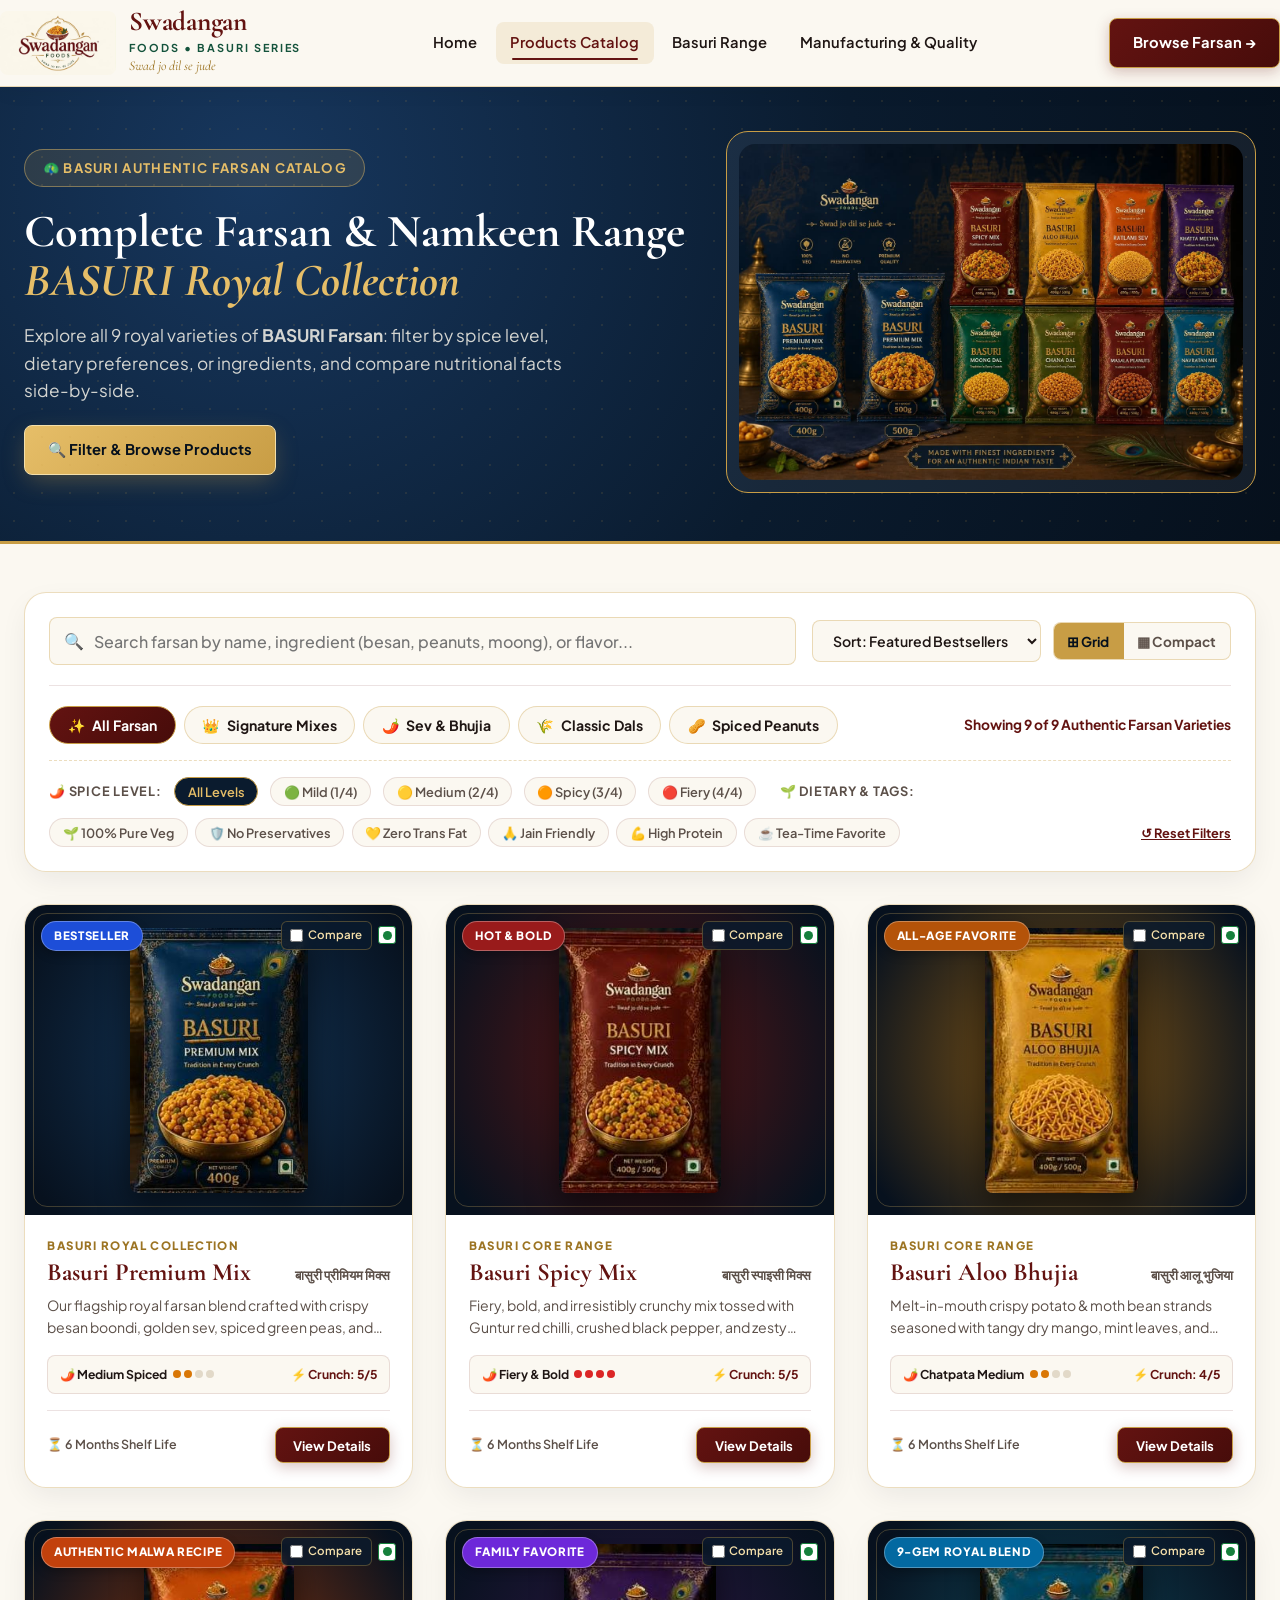
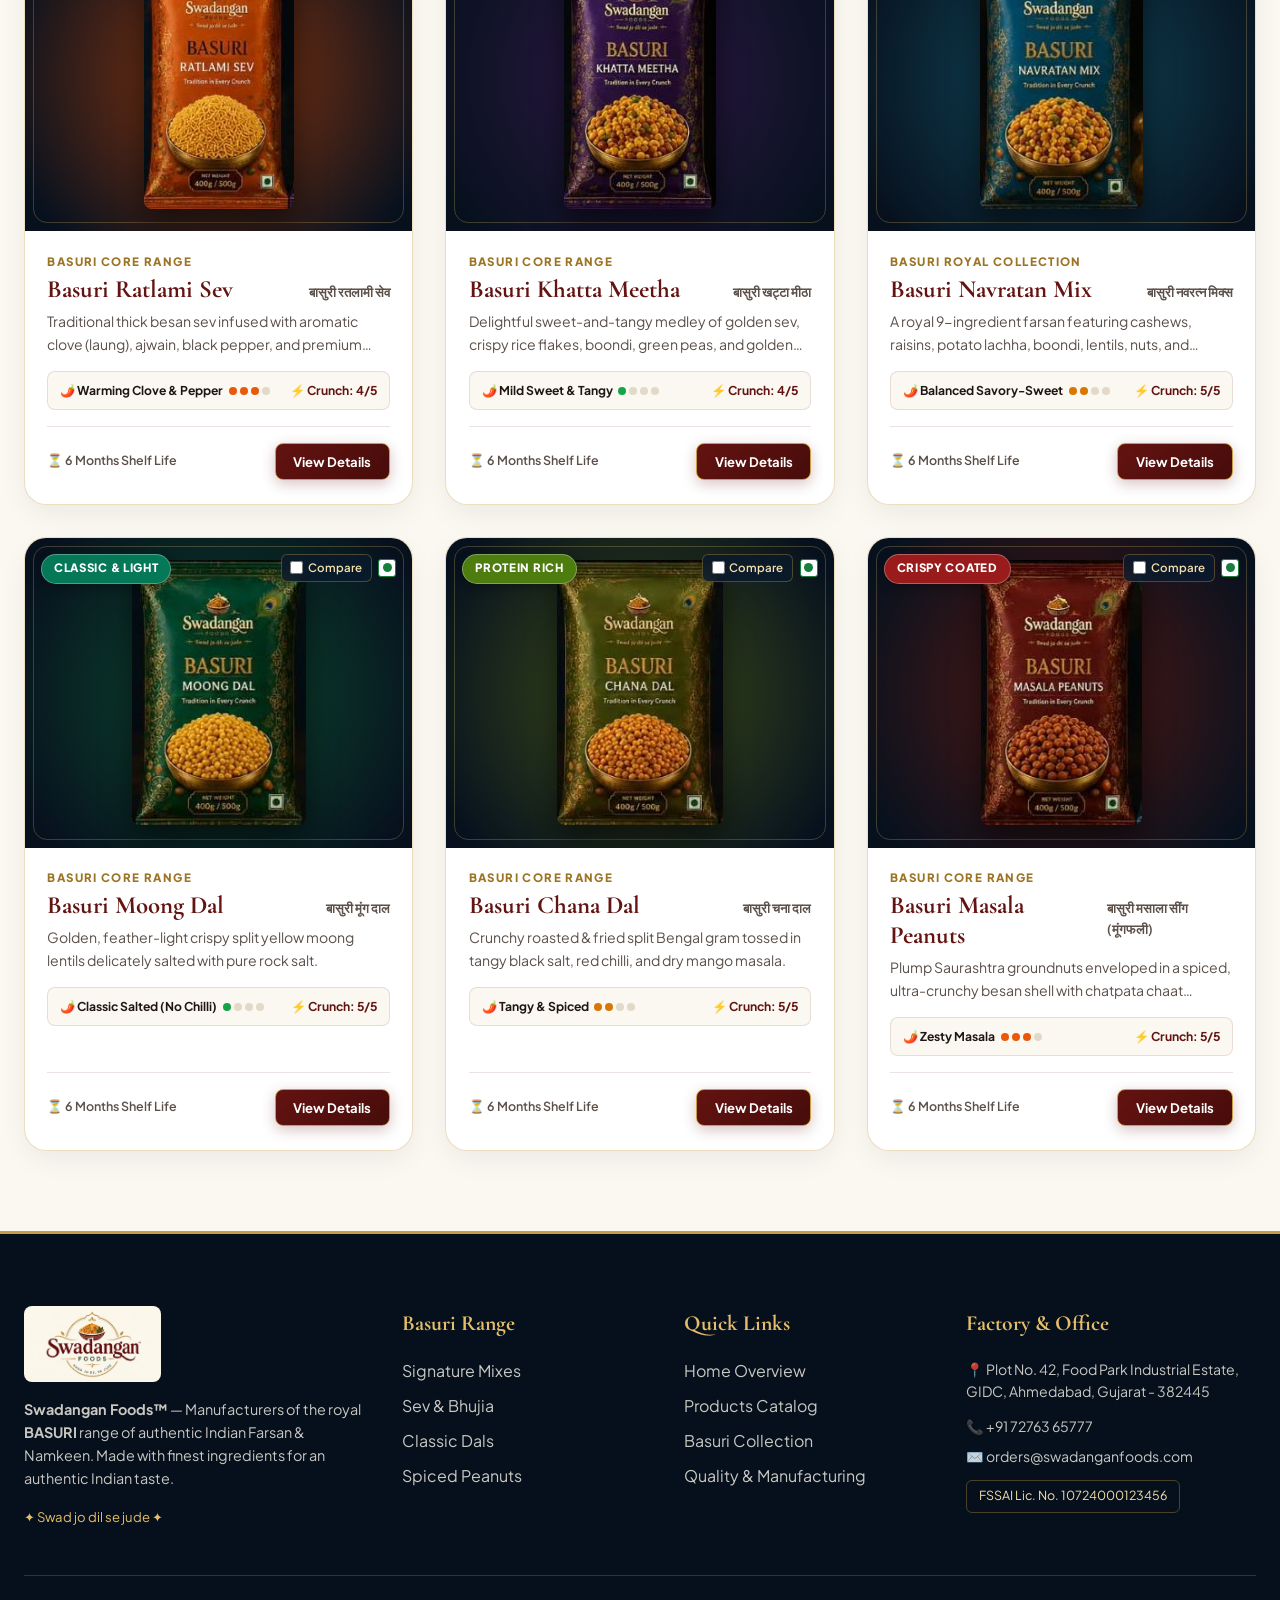
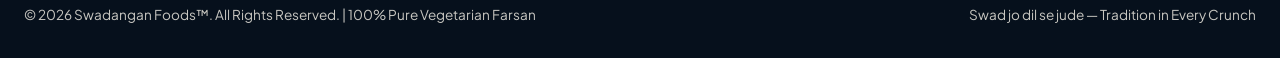
==== products.html @ 677bd376 "Initial commit" ====
<!DOCTYPE html>
<html lang="en">
<head>
  <meta charset="UTF-8" />
  <meta name="viewport" content="width=device-width, initial-scale=1.0" />
  <title>Products Catalog | Swadangan Foods (BASURI Farsan Range)</title>
  <meta name="description" content="Explore Swadangan Foods' BASURI Farsan & Namkeen catalog. Filter by spice level, dietary tags, pack sizes (200g to 5kg), and switch between Retail MRP and Wholesale Bulk tiers." />
  <link rel="icon" type="image/jpeg" href="logo.jpeg" />
  <link rel="stylesheet" href="css/styles.css" />
</head>
<body>

  <!-- Sticky Navigation Header -->
  <header class="site-header">
    <div class="container site-header__inner">
      <a href="index.html" class="brand-logo">
        <img src="logo.jpeg" alt="Swadangan Foods Official Logo" class="brand-logo__img" />
        <div class="brand-logo__text">
          <span class="brand-logo__title">Swadangan</span>
          <span class="brand-logo__sub">FOODS • BASURI SERIES</span>
          <span class="brand-logo__motto">Swad jo dil se jude</span>
        </div>
      </a>

      <button type="button" class="mobile-menu-btn" id="mobileMenuBtn" aria-label="Toggle Menu">☰</button>

      <ul class="nav-links" id="mainNavLinks">
        <li><a href="index.html">Home</a></li>
        <li><a href="products.html" class="active">Products Catalog</a></li>
        <li><a href="index.html#royal-showcase">Basuri Range</a></li>
        <li><a href="index.html#manufacturing">Manufacturing & Quality</a></li>
      </ul>

      <div class="header-cta">
        <a href="#catalogToolbarSection" class="btn btn--primary">Browse Farsan →</a>
      </div>
    </div>
  </header>

  <!-- Compact Royal Banner for Products Page -->
  <section class="hero-royal" style="padding: 2.75rem 0 3rem;">
    <div class="container products-hero-grid">
      <div>
        <div class="hero-royal__eyebrow">
          <span>🦚 BASURI Authentic Farsan Catalog</span>
        </div>
        <h1 class="hero-royal__title" style="font-size: clamp(2.1rem, 3.6vw, 3.1rem);">
          Complete Farsan & Namkeen Range
          <span>BASURI Royal Collection</span>
        </h1>
        <p class="hero-royal__desc" style="margin-bottom: 1.25rem;">
          Explore all 9 royal varieties of <strong>BASURI Farsan</strong>: filter by spice level, dietary preferences, or ingredients, and compare nutritional facts side-by-side.
        </p>
        <div style="display:flex; flex-wrap:wrap; gap:0.75rem;">
          <a href="#catalogToolbarSection" class="btn btn--gold">
            🔍 Filter & Browse Products
          </a>
        </div>
      </div>

      <div style="background: rgba(255,255,255,0.06); border: 1.5px solid var(--gold-primary); border-radius: var(--radius-lg); padding: 0.75rem;">
        <img
          src="products.jpeg"
          alt="Swadangan Foods Basuri Complete Lineup"
          style="border-radius: calc(var(--radius-lg) - 6px); width: 100%; height: auto;"
        />
      </div>
    </div>
  </section>

  <!-- Main Configurable Products Section -->
  <section class="products-section" id="catalogToolbarSection" style="padding-top: 3rem;">
    <div class="container">

      <!-- Interactive Configurable Toolbar -->
      <div class="catalog-toolbar">
        <!-- Row 1: Search, Sort, Layout View -->
        <div class="catalog-toolbar__top">
          <div class="search-box">
            <span class="search-box__icon">🔍</span>
            <input
              type="search"
              id="catalogSearchInput"
              placeholder="Search farsan by name, ingredient (besan, peanuts, moong), or flavor..."
              oninput="window.SwadanganApp.setSearch(this.value)"
            />
          </div>

          <div class="toolbar-controls">
            <select class="select-control" aria-label="Sort Products" onchange="window.SwadanganApp.setSortBy(this.value)">
              <option value="featured">Sort: Featured Bestsellers</option>
              <option value="name-asc">Name: A to Z</option>
              <option value="spice-desc">Spice Level: High to Mild</option>
              <option value="protein-desc">Protein: Highest First</option>
            </select>

            <div class="view-switcher" role="group" aria-label="Catalog View Mode">
              <button type="button" class="view-btn active js-view-btn" data-view="grid" onclick="window.SwadanganApp.setViewType('grid')" title="Standard Grid View">
                ⊞ Grid
              </button>
              <button type="button" class="view-btn js-view-btn" data-view="compact" onclick="window.SwadanganApp.setViewType('compact')" title="Compact Cards View">
                ▦ Compact
              </button>
            </div>
          </div>
        </div>

        <!-- Row 2: Category Tabs & Result Counter -->
        <div class="catalog-toolbar__bottom">
          <div class="category-tabs" id="categoryTabsContainer"></div>
          <div id="catalogResultCount" style="font-size:0.86rem; font-weight:700; color:var(--maroon-primary);"></div>
        </div>

        <!-- Row 3: Spice Level & Dietary Filter Chips -->
        <div class="filter-pills-row">
          <span class="filter-group-label">🌶️ Spice Level:</span>
          <button type="button" class="filter-chip active js-spice-chip" data-spice="all" onclick="window.SwadanganApp.setSpiceFilter('all')">All Levels</button>
          <button type="button" class="filter-chip js-spice-chip" data-spice="1" onclick="window.SwadanganApp.setSpiceFilter(1)">🟢 Mild (1/4)</button>
          <button type="button" class="filter-chip js-spice-chip" data-spice="2" onclick="window.SwadanganApp.setSpiceFilter(2)">🟡 Medium (2/4)</button>
          <button type="button" class="filter-chip js-spice-chip" data-spice="3" onclick="window.SwadanganApp.setSpiceFilter(3)">🟠 Spicy (3/4)</button>
          <button type="button" class="filter-chip js-spice-chip" data-spice="4" onclick="window.SwadanganApp.setSpiceFilter(4)">🔴 Fiery (4/4)</button>

          <span class="filter-group-label" style="margin-left:0.75rem;">🌱 Dietary & Tags:</span>
          <div id="dietaryChipsContainer" style="display:inline-flex; flex-wrap:wrap; gap:0.45rem;"></div>

          <button
            type="button"
            style="margin-left:auto; font-size:0.8rem; font-weight:700; color:var(--maroon-primary); text-decoration:underline;"
            onclick="window.SwadanganApp.resetAllFilters()"
          >
            ↺ Reset Filters
          </button>
        </div>
      </div>

      <!-- Dynamic Catalog Output (Grid / Compact / Wholesale Table) -->
      <div id="configurableCatalogOutput"></div>

    </div>
  </section>

  <!-- Site Footer -->
  <footer class="site-footer">
    <div class="container">
      <div class="footer-grid">
        <div>
          <img src="logo.jpeg" alt="Swadangan Foods Logo" class="footer-brand-logo" />
          <p style="font-size:0.9rem; margin-bottom:1rem;">
            <strong>Swadangan Foods™</strong> — Manufacturers of the royal <strong>BASURI</strong> range of authentic Indian Farsan & Namkeen. Made with finest ingredients for an authentic Indian taste.
          </p>
          <div style="font-size:0.82rem; color:var(--gold-bright);">
            ✦ Swad jo dil se jude ✦
          </div>
        </div>

        <div>
          <h4 class="footer-heading">Basuri Range</h4>
          <ul class="footer-links">
            <li><a href="javascript:void(0)" onclick="window.SwadanganApp.setCategory('signature-mix')">Signature Mixes</a></li>
            <li><a href="javascript:void(0)" onclick="window.SwadanganApp.setCategory('sev-bhujia')">Sev & Bhujia</a></li>
            <li><a href="javascript:void(0)" onclick="window.SwadanganApp.setCategory('dal-lentils')">Classic Dals</a></li>
            <li><a href="javascript:void(0)" onclick="window.SwadanganApp.setCategory('peanuts-nuts')">Spiced Peanuts</a></li>
          </ul>
        </div>

        <div>
          <h4 class="footer-heading">Quick Links</h4>
          <ul class="footer-links">
            <li><a href="index.html">Home Overview</a></li>
            <li><a href="products.html">Products Catalog</a></li>
            <li><a href="index.html#royal-showcase">Basuri Collection</a></li>
            <li><a href="index.html#manufacturing">Quality & Manufacturing</a></li>
          </ul>
        </div>

        <div>
          <h4 class="footer-heading">Factory & Office</h4>
          <p style="font-size:0.88rem; margin-bottom:0.75rem;">
            📍 Plot No. 42, Food Park Industrial Estate, GIDC, Ahmedabad, Gujarat - 382445
          </p>
          <p style="font-size:0.88rem; margin-bottom:0.5rem;">📞 <a href="tel:+917276365777">+91 72763 65777</a></p>
          <p style="font-size:0.88rem; margin-bottom:0.75rem;">✉️ orders@swadanganfoods.com</p>
          <div style="display:inline-block; padding:0.35rem 0.75rem; border:1px solid var(--border-gold); border-radius:6px; font-size:0.78rem; color:var(--gold-light);">
            FSSAI Lic. No. 10724000123456
          </div>
        </div>
      </div>

      <div class="footer-bottom">
        <span>© 2026 Swadangan Foods™. All Rights Reserved. | 100% Pure Vegetarian Farsan</span>
        <span>Swad jo dil se jude — Tradition in Every Crunch</span>
      </div>
    </div>
  </footer>

  <!-- Floating Comparison Bar -->
  <div class="compare-bar" id="compareFloatingBar"></div>

  <!-- Quick View & Comparison Modal -->
  <div class="modal-backdrop" id="quickViewModal" onclick="if(event.target===this) window.SwadanganApp.closeQuickView()">
    <div class="modal-dialog">
      <button type="button" class="modal-close-btn" onclick="window.SwadanganApp.closeQuickView()">✕</button>
      <div id="quickViewModalBody"></div>
    </div>
  </div>

  <!-- Scripts -->
  <script src="js/products-config.js"></script>
  <script src="js/app.js"></script>
</body>
</html>
---- css/styles.css ----
/* ==========================================================================
   SWADANGAN FOODS - ROYAL INDIAN FARSAN DESIGN SYSTEM
   Colors inspired by Swadangan Logo & BASURI Royal Packaging
   ========================================================================== */

@import url('https://fonts.googleapis.com/css2?family=Cinzel+Decorative:wght@700&family=Cormorant+Garamond:ital,wght@0,600;0,700;1,600&family=Plus+Jakarta+Sans:wght@400;500;600;700;800&display=swap');

:root {
  /* Brand Colors from Logo & Packaging */
  --royal-navy: #0a1b2e;
  --royal-navy-light: #122b47;
  --royal-navy-deep: #06101c;
  --maroon-primary: #631311;
  --maroon-dark: #470c0a;
  --maroon-light: #871f1c;
  --gold-primary: #c89d45;
  --gold-bright: #e6be68;
  --gold-light: #f4dfaa;
  --gold-dark: #9c7423;
  --cream-bg: #fbf8f1;
  --cream-warm: #f4ede0;
  --cream-card: #ffffff;
  --peacock-green: #14533c;
  --peacock-teal: #0e5a6f;
  --veg-green: #16803c;

  /* Text Colors */
  --text-dark: #1f1614;
  --text-muted: #5c5049;
  --text-light: #f9f5eb;
  --text-gold: #e2bc6b;

  /* Borders & Shadows */
  --border-gold: rgba(200, 157, 69, 0.35);
  --border-subtle: rgba(99, 19, 17, 0.12);
  --shadow-soft: 0 10px 30px -5px rgba(10, 27, 46, 0.08);
  --shadow-hover: 0 20px 40px -10px rgba(10, 27, 46, 0.18);
  --shadow-gold: 0 8px 25px -4px rgba(200, 157, 69, 0.35);

  /* Typography */
  --font-heading: 'Cormorant Garamond', Georgia, serif;
  --font-display: 'Cinzel Decorative', serif;
  --font-body: 'Plus Jakarta Sans', -apple-system, BlinkMacSystemFont, sans-serif;

  /* Layout */
  --container-max: 1320px;
  --radius-sm: 8px;
  --radius-md: 14px;
  --radius-lg: 22px;
  --radius-xl: 32px;
  --transition: all 0.3s cubic-bezier(0.16, 1, 0.3, 1);
}

*, *::before, *::after {
  box-sizing: border-box;
  margin: 0;
  padding: 0;
}

html {
  scroll-behavior: smooth;
  font-size: 16px;
  overflow-x: hidden;
  max-width: 100%;
}

body {
  font-family: var(--font-body);
  background-color: var(--cream-bg);
  color: var(--text-dark);
  line-height: 1.6;
  overflow-x: hidden;
  max-width: 100%;
  width: 100%;
  -webkit-font-smoothing: antialiased;
}

img {
  max-width: 100%;
  height: auto;
  display: block;
}

a {
  color: inherit;
  text-decoration: none;
  transition: var(--transition);
}

button, input, select, textarea {
  font-family: inherit;
  font-size: inherit;
}

button {
  cursor: pointer;
  border: none;
  background: none;
}

.container {
  max-width: var(--container-max);
  margin: 0 auto;
  padding: 0 1.5rem;
}

/* ==========================================================================
   ORNAMENTAL & ROYAL MOTIFS
   ========================================================================== */

.ornament-divider {
  display: flex;
  align-items: center;
  justify-content: center;
  gap: 1rem;
  margin: 1rem 0;
  color: var(--gold-primary);
  font-size: 0.9rem;
  letter-spacing: 0.15em;
  text-transform: uppercase;
  font-weight: 700;
}

.ornament-divider::before,
.ornament-divider::after {
  content: "";
  height: 1px;
  width: 60px;
  background: linear-gradient(90deg, transparent, var(--gold-primary), transparent);
}

.gold-pill {
  display: inline-flex;
  align-items: center;
  gap: 0.5rem;
  padding: 0.4rem 1rem;
  border-radius: 999px;
  background: linear-gradient(135deg, rgba(200, 157, 69, 0.16), rgba(200, 157, 69, 0.06));
  border: 1px solid var(--border-gold);
  color: var(--maroon-primary);
  font-size: 0.8rem;
  font-weight: 700;
  letter-spacing: 0.08em;
  text-transform: uppercase;
}

.gold-pill--dark {
  background: rgba(200, 157, 69, 0.15);
  color: var(--gold-bright);
  border-color: rgba(230, 190, 104, 0.4);
}

.section-header {
  text-align: center;
  max-width: 760px;
  margin: 0 auto 3.5rem;
}

.section-title {
  font-family: var(--font-heading);
  font-size: clamp(2.2rem, 4vw, 3.25rem);
  font-weight: 700;
  color: var(--maroon-primary);
  line-height: 1.15;
  margin: 0.6rem 0 0.85rem;
}

.section-title--light {
  color: var(--text-light);
}

.section-subtitle {
  color: var(--text-muted);
  font-size: 1.05rem;
}

.section-subtitle--light {
  color: rgba(249, 245, 235, 0.8);
}

/* Pure Veg Official Mark */
.veg-mark {
  display: inline-flex;
  align-items: center;
  justify-content: center;
  width: 18px;
  height: 18px;
  border: 1.5px solid var(--veg-green);
  border-radius: 3px;
  background: #fff;
  flex-shrink: 0;
}

.veg-mark::after {
  content: "";
  width: 9px;
  height: 9px;
  border-radius: 50%;
  background: var(--veg-green);
}

/* ==========================================================================
   TOP BAR & NAVIGATION HEADER
   ========================================================================== */

.top-announcement {
  background: linear-gradient(90deg, var(--maroon-dark), var(--maroon-primary), var(--maroon-dark));
  color: var(--gold-light);
  font-size: 0.82rem;
  padding: 0.5rem 0;
  border-bottom: 1px solid var(--border-gold);
}

.top-announcement__inner {
  display: flex;
  align-items: center;
  justify-content: space-between;
  flex-wrap: wrap;
  gap: 0.5rem;
}

.top-announcement__badges {
  display: flex;
  align-items: center;
  gap: 1.25rem;
  font-weight: 600;
}

.top-announcement__badges span {
  display: inline-flex;
  align-items: center;
  gap: 0.35rem;
}

.top-announcement__actions {
  display: flex;
  align-items: center;
  gap: 1.25rem;
}

.top-announcement__actions a:hover {
  color: #fff;
  text-decoration: underline;
}

.site-header {
  position: sticky;
  top: 0;
  z-index: 100;
  background: rgba(251, 248, 241, 0.94);
  backdrop-filter: blur(14px);
  border-bottom: 1px solid var(--border-gold);
  box-shadow: 0 4px 20px rgba(10, 27, 46, 0.05);
}

.site-header__inner {
  display: flex;
  align-items: center;
  justify-content: space-between;
  min-height: 86px;
  padding: 0.45rem 0;
  gap: 1.25rem;
  flex-wrap: nowrap;
}

.brand-logo {
  display: flex;
  align-items: center;
  gap: 0.85rem;
  flex-shrink: 0;
  white-space: nowrap;
}

.brand-logo__img {
  height: 64px;
  width: auto;
  border-radius: var(--radius-sm);
  object-fit: contain;
  flex-shrink: 0;
}

.brand-logo__text {
  display: flex;
  flex-direction: column;
  white-space: nowrap;
}

.brand-logo__title {
  font-family: var(--font-heading);
  font-size: 1.7rem;
  font-weight: 700;
  color: var(--maroon-primary);
  line-height: 1.05;
  letter-spacing: -0.01em;
  white-space: nowrap;
}

.brand-logo__sub {
  font-size: 0.68rem;
  font-weight: 700;
  letter-spacing: 0.18em;
  color: var(--peacock-green);
  text-transform: uppercase;
  margin-top: 2px;
  white-space: nowrap;
}

.brand-logo__motto {
  font-family: var(--font-heading);
  font-style: italic;
  font-size: 0.84rem;
  color: var(--gold-dark);
  white-space: nowrap;
}

.nav-links {
  display: flex;
  align-items: center;
  gap: 0.25rem;
  list-style: none;
  flex-wrap: nowrap;
}

.nav-links li {
  flex-shrink: 0;
}

.nav-links a {
  display: inline-block;
  padding: 0.55rem 0.9rem;
  border-radius: var(--radius-sm);
  font-weight: 600;
  font-size: 0.92rem;
  color: var(--text-dark);
  position: relative;
  white-space: nowrap;
}

.nav-links a:hover,
.nav-links a.active {
  color: var(--maroon-primary);
  background: rgba(200, 157, 69, 0.14);
}

.nav-links a.active::after {
  content: "";
  position: absolute;
  bottom: 4px;
  left: 1rem;
  right: 1rem;
  height: 2px;
  background: var(--maroon-primary);
  border-radius: 2px;
}

.header-cta {
  display: flex;
  align-items: center;
  gap: 0.75rem;
  flex-shrink: 0;
  white-space: nowrap;
}

.btn {
  display: inline-flex;
  align-items: center;
  justify-content: center;
  gap: 0.55rem;
  padding: 0.75rem 1.45rem;
  border-radius: var(--radius-sm);
  font-weight: 700;
  font-size: 0.92rem;
  transition: var(--transition);
  white-space: nowrap;
}

.btn--primary {
  background: linear-gradient(135deg, var(--maroon-primary), var(--maroon-dark));
  color: #fff;
  border: 1px solid var(--gold-primary);
  box-shadow: 0 4px 14px rgba(99, 19, 17, 0.25);
}

.btn--primary:hover {
  background: linear-gradient(135deg, var(--maroon-light), var(--maroon-primary));
  transform: translateY(-2px);
  box-shadow: 0 8px 22px rgba(99, 19, 17, 0.35);
}

.btn--gold {
  background: linear-gradient(135deg, var(--gold-bright), var(--gold-primary));
  color: var(--royal-navy-deep);
  border: 1px solid var(--gold-light);
  box-shadow: var(--shadow-gold);
}

.btn--gold:hover {
  transform: translateY(-2px);
  filter: brightness(1.06);
}

.btn--outline {
  border: 1.5px solid var(--maroon-primary);
  color: var(--maroon-primary);
  background: transparent;
}

.btn--outline:hover {
  background: var(--maroon-primary);
  color: #fff;
}

.btn--outline-gold {
  border: 1.5px solid var(--gold-primary);
  color: var(--gold-bright);
  background: rgba(200, 157, 69, 0.08);
}

.btn--outline-gold:hover {
  background: var(--gold-primary);
  color: var(--royal-navy-deep);
}

.btn--whatsapp {
  background: #15803d;
  color: #fff;
  border: 1px solid #22c55e;
}

.btn--whatsapp:hover {
  background: #166534;
  transform: translateY(-2px);
}

.cart-trigger-btn {
  position: relative;
  display: inline-flex;
  align-items: center;
  gap: 0.5rem;
  padding: 0.65rem 1.1rem;
  border-radius: var(--radius-sm);
  background: var(--cream-warm);
  border: 1.5px solid var(--border-gold);
  color: var(--maroon-primary);
  font-weight: 700;
  font-size: 0.9rem;
}

.cart-trigger-btn:hover {
  background: rgba(200, 157, 69, 0.22);
}

.cart-count-badge {
  background: var(--maroon-primary);
  color: #fff;
  font-size: 0.75rem;
  min-width: 22px;
  height: 22px;
  padding: 0 6px;
  border-radius: 999px;
  display: inline-flex;
  align-items: center;
  justify-content: center;
  font-weight: 800;
}

.mobile-menu-btn {
  display: none;
  font-size: 1.5rem;
  color: var(--maroon-primary);
  padding: 0.4rem;
}

/* ==========================================================================
   HERO SECTION (ROYAL NAVY & GOLD - SHOWCASING ATTACHED IMAGES)
   ========================================================================== */

.hero-royal {
  position: relative;
  background: radial-gradient(circle at 20% 20%, #17375e 0%, var(--royal-navy) 55%, var(--royal-navy-deep) 100%);
  color: var(--text-light);
  padding: 4.5rem 0 5rem;
  overflow: hidden;
  border-bottom: 3px solid var(--gold-primary);
}

.hero-royal::before {
  content: "";
  position: absolute;
  inset: 0;
  background-image: radial-gradient(rgba(200, 157, 69, 0.12) 1px, transparent 1px);
  background-size: 28px 28px;
  pointer-events: none;
}

.hero-royal__grid {
  position: relative;
  z-index: 2;
  display: grid;
  grid-template-columns: 1.05fr 1.25fr;
  gap: 3rem;
  align-items: center;
}

.hero-royal__eyebrow {
  display: inline-flex;
  align-items: center;
  gap: 0.6rem;
  padding: 0.45rem 1.1rem;
  border-radius: 999px;
  background: rgba(200, 157, 69, 0.15);
  border: 1px solid rgba(230, 190, 104, 0.45);
  color: var(--gold-bright);
  font-size: 0.82rem;
  font-weight: 700;
  letter-spacing: 0.1em;
  text-transform: uppercase;
  margin-bottom: 1.25rem;
}

.hero-royal__title {
  font-family: var(--font-heading);
  font-size: clamp(2.6rem, 4.8vw, 4.2rem);
  font-weight: 700;
  line-height: 1.08;
  margin-bottom: 1rem;
  color: #fff;
}

.hero-royal__title span {
  color: var(--gold-bright);
  display: block;
  font-style: italic;
}

.hero-royal__motto {
  font-family: var(--font-heading);
  font-size: 1.45rem;
  color: var(--gold-light);
  margin-bottom: 1rem;
  display: flex;
  align-items: center;
  gap: 0.75rem;
}

.hero-royal__desc {
  color: rgba(249, 245, 235, 0.84);
  font-size: 1.08rem;
  margin-bottom: 2rem;
  max-width: 560px;
}

.hero-royal__trust-pills {
  display: flex;
  flex-wrap: wrap;
  gap: 1rem;
  margin-bottom: 2.25rem;
}

.trust-pill {
  display: flex;
  align-items: center;
  gap: 0.65rem;
  background: rgba(255, 255, 255, 0.06);
  border: 1px solid rgba(200, 157, 69, 0.35);
  padding: 0.65rem 1rem;
  border-radius: var(--radius-md);
}

.trust-pill__icon {
  width: 36px;
  height: 36px;
  border-radius: 50%;
  background: rgba(200, 157, 69, 0.2);
  border: 1px solid var(--gold-primary);
  display: flex;
  align-items: center;
  justify-content: center;
  font-size: 1.1rem;
}

.trust-pill__label {
  font-size: 0.78rem;
  font-weight: 700;
  letter-spacing: 0.06em;
  text-transform: uppercase;
  color: var(--gold-light);
  line-height: 1.2;
}

.hero-royal__actions {
  display: flex;
  flex-wrap: wrap;
  gap: 1rem;
}

.hero-showcase-frame {
  position: relative;
  border-radius: var(--radius-lg);
  padding: 10px;
  background: linear-gradient(135deg, var(--gold-bright), var(--maroon-primary), var(--gold-primary));
  box-shadow: 0 25px 60px rgba(0, 0, 0, 0.55);
}

.hero-showcase-frame__inner {
  border-radius: calc(var(--radius-lg) - 6px);
  overflow: hidden;
  position: relative;
  background: var(--royal-navy-deep);
}

.hero-showcase-frame__img {
  width: 100%;
  height: auto;
  display: block;
  transition: transform 0.6s ease;
}

.hero-showcase-frame:hover .hero-showcase-frame__img {
  transform: scale(1.02);
}

.hero-floating-badge {
  position: absolute;
  bottom: -18px;
  left: 24px;
  background: var(--cream-bg);
  color: var(--maroon-primary);
  padding: 0.75rem 1.25rem;
  border-radius: var(--radius-md);
  border: 2px solid var(--gold-primary);
  box-shadow: var(--shadow-hover);
  display: flex;
  align-items: center;
  gap: 0.85rem;
  z-index: 3;
}

.hero-floating-badge img {
  height: 44px;
  width: auto;
  border-radius: 6px;
}

.hero-floating-badge strong {
  display: block;
  font-size: 0.9rem;
  color: var(--maroon-primary);
}

.hero-floating-badge span {
  font-size: 0.78rem;
  color: var(--text-muted);
}

/* ==========================================================================
   BRAND HERITAGE RIBBON
   ========================================================================== */

.ribbon-stats {
  background: var(--cream-warm);
  border-bottom: 1px solid var(--border-gold);
  padding: 2.25rem 0;
}

.ribbon-stats__grid {
  display: grid;
  grid-template-columns: repeat(4, 1fr);
  gap: 1.5rem;
}

.stat-card {
  display: flex;
  align-items: center;
  gap: 1rem;
  padding: 1rem 1.25rem;
  background: var(--cream-card);
  border-radius: var(--radius-md);
  border: 1px solid var(--border-gold);
  box-shadow: var(--shadow-soft);
}

.stat-card__icon {
  width: 52px;
  height: 52px;
  border-radius: var(--radius-sm);
  background: linear-gradient(135deg, var(--maroon-primary), var(--maroon-dark));
  color: var(--gold-bright);
  display: flex;
  align-items: center;
  justify-content: center;
  font-size: 1.5rem;
  flex-shrink: 0;
}

.stat-card__num {
  font-family: var(--font-heading);
  font-size: 1.75rem;
  font-weight: 700;
  color: var(--maroon-primary);
  line-height: 1.1;
}

.stat-card__label {
  font-size: 0.85rem;
  color: var(--text-muted);
  font-weight: 600;
}

/* ==========================================================================
   PRODUCT CARDS & CONFIGURABLE CATALOG STYLES
   ========================================================================== */

.products-section {
  padding: 5rem 0;
}

/* Configurable Toolbar */
.catalog-toolbar {
  background: var(--cream-card);
  border: 1.5px solid var(--border-gold);
  border-radius: var(--radius-lg);
  padding: 1.5rem;
  margin-bottom: 2rem;
  box-shadow: var(--shadow-soft);
}

.catalog-toolbar__top {
  display: flex;
  align-items: center;
  justify-content: space-between;
  flex-wrap: wrap;
  gap: 1rem;
  padding-bottom: 1.25rem;
  border-bottom: 1px solid var(--border-subtle);
}

.search-box {
  position: relative;
  flex: 1;
  min-width: 260px;
}

.search-box input {
  width: 100%;
  padding: 0.8rem 1rem 0.8rem 2.75rem;
  border-radius: var(--radius-sm);
  border: 1.5px solid var(--border-gold);
  background: var(--cream-bg);
  color: var(--text-dark);
  font-weight: 500;
  transition: var(--transition);
}

.search-box input:focus {
  outline: none;
  border-color: var(--maroon-primary);
  box-shadow: 0 0 0 3px rgba(99, 19, 17, 0.1);
}

.search-box__icon {
  position: absolute;
  left: 0.95rem;
  top: 50%;
  transform: translateY(-50%);
  color: var(--text-muted);
  pointer-events: none;
}

/* Mode Switcher: Retail vs Wholesale */
.mode-toggle-group {
  display: inline-flex;
  background: var(--cream-warm);
  padding: 4px;
  border-radius: var(--radius-sm);
  border: 1px solid var(--border-gold);
}

.mode-toggle-btn {
  padding: 0.55rem 1.1rem;
  border-radius: 6px;
  font-size: 0.85rem;
  font-weight: 700;
  color: var(--text-muted);
  transition: var(--transition);
  display: inline-flex;
  align-items: center;
  gap: 0.4rem;
}

.mode-toggle-btn.active {
  background: var(--maroon-primary);
  color: #fff;
  box-shadow: 0 2px 8px rgba(99, 19, 17, 0.25);
}

.toolbar-controls {
  display: flex;
  align-items: center;
  gap: 0.75rem;
  flex-wrap: wrap;
}

.select-control {
  padding: 0.65rem 1rem;
  border-radius: var(--radius-sm);
  border: 1.5px solid var(--border-gold);
  background: var(--cream-bg);
  color: var(--text-dark);
  font-weight: 600;
  font-size: 0.88rem;
  cursor: pointer;
}

.view-switcher {
  display: inline-flex;
  border: 1.5px solid var(--border-gold);
  border-radius: var(--radius-sm);
  overflow: hidden;
  background: var(--cream-bg);
}

.view-btn {
  padding: 0.6rem 0.85rem;
  color: var(--text-muted);
  font-size: 0.85rem;
  font-weight: 700;
  border-right: 1px solid var(--border-gold);
}

.view-btn:last-child {
  border-right: none;
}

.view-btn.active {
  background: var(--gold-primary);
  color: var(--royal-navy-deep);
}

.catalog-toolbar__bottom {
  display: flex;
  align-items: center;
  justify-content: space-between;
  flex-wrap: wrap;
  gap: 1rem;
  padding-top: 1.25rem;
}

.category-tabs {
  display: flex;
  align-items: center;
  gap: 0.5rem;
  flex-wrap: wrap;
}

.category-tab {
  padding: 0.55rem 1.1rem;
  border-radius: 999px;
  font-size: 0.88rem;
  font-weight: 700;
  background: var(--cream-bg);
  border: 1px solid var(--border-gold);
  color: var(--text-dark);
  transition: var(--transition);
  display: inline-flex;
  align-items: center;
  gap: 0.4rem;
}

.category-tab:hover {
  border-color: var(--maroon-primary);
  background: rgba(200, 157, 69, 0.15);
}

.category-tab.active {
  background: linear-gradient(135deg, var(--maroon-primary), var(--maroon-dark));
  color: #fff;
  border-color: var(--gold-primary);
}

.filter-pills-row {
  display: flex;
  align-items: center;
  gap: 0.75rem;
  flex-wrap: wrap;
  margin-top: 1rem;
  padding-top: 1rem;
  border-top: 1px dashed var(--border-gold);
}

.filter-group-label {
  font-size: 0.8rem;
  font-weight: 700;
  text-transform: uppercase;
  letter-spacing: 0.06em;
  color: var(--text-muted);
}

.filter-chip {
  padding: 0.35rem 0.8rem;
  border-radius: 999px;
  font-size: 0.8rem;
  font-weight: 600;
  border: 1px solid var(--border-subtle);
  background: var(--cream-bg);
  color: var(--text-muted);
  transition: var(--transition);
}

.filter-chip.active {
  background: var(--royal-navy);
  color: var(--gold-bright);
  border-color: var(--gold-primary);
}

/* Dynamic Product Grid */
.product-grid {
  display: grid;
  gap: 2rem;
  grid-template-columns: repeat(var(--grid-cols, 3), 1fr);
}

.product-grid.view-compact {
  grid-template-columns: repeat(auto-fill, minmax(250px, 1fr));
  gap: 1.25rem;
}

/* Product Card */
.product-card {
  background: var(--cream-card);
  border-radius: var(--radius-lg);
  border: 1.5px solid var(--border-gold);
  overflow: hidden;
  display: flex;
  flex-direction: column;
  transition: var(--transition);
  position: relative;
  box-shadow: var(--shadow-soft);
}

.product-card:hover {
  transform: translateY(-6px);
  box-shadow: var(--shadow-hover);
  border-color: var(--gold-primary);
}

.product-card__media {
  position: relative;
  height: 310px;
  display: flex;
  align-items: center;
  justify-content: center;
  padding: 1.5rem;
  background: radial-gradient(circle at center, var(--card-theme, #14375a), #07111e 90%);
  overflow: hidden;
}

.product-card__media::before {
  content: "";
  position: absolute;
  inset: 8px;
  border: 1px solid rgba(230, 190, 104, 0.25);
  border-radius: calc(var(--radius-lg) - 8px);
  pointer-events: none;
}

.product-card__img {
  max-height: 265px;
  width: auto;
  object-fit: contain;
  border-radius: 8px;
  box-shadow: 0 14px 30px rgba(0, 0, 0, 0.55);
  transition: transform 0.45s cubic-bezier(0.16, 1, 0.3, 1);
  z-index: 1;
}

.product-card:hover .product-card__img {
  transform: scale(1.07) translateY(-4px);
}

.product-card__badge {
  position: absolute;
  top: 16px;
  left: 16px;
  z-index: 2;
  padding: 0.3rem 0.75rem;
  border-radius: 999px;
  font-size: 0.72rem;
  font-weight: 800;
  text-transform: uppercase;
  letter-spacing: 0.06em;
  color: #fff;
  background: var(--maroon-primary);
  border: 1px solid rgba(255, 255, 255, 0.3);
  box-shadow: 0 4px 10px rgba(0, 0, 0, 0.25);
}

.product-card__top-right {
  position: absolute;
  top: 16px;
  right: 16px;
  z-index: 2;
  display: flex;
  align-items: center;
  gap: 0.4rem;
}

.compare-check-label {
  background: rgba(10, 27, 46, 0.8);
  backdrop-filter: blur(4px);
  color: var(--gold-light);
  border: 1px solid var(--border-gold);
  padding: 0.25rem 0.55rem;
  border-radius: 6px;
  font-size: 0.72rem;
  font-weight: 600;
  cursor: pointer;
  display: inline-flex;
  align-items: center;
  gap: 0.3rem;
}

.product-card__quick-btn {
  position: absolute;
  bottom: 14px;
  right: 16px;
  z-index: 2;
  background: rgba(251, 248, 241, 0.92);
  color: var(--maroon-primary);
  padding: 0.4rem 0.8rem;
  border-radius: 999px;
  font-size: 0.76rem;
  font-weight: 700;
  border: 1px solid var(--gold-primary);
  opacity: 0;
  transform: translateY(8px);
  transition: var(--transition);
}

.product-card:hover .product-card__quick-btn {
  opacity: 1;
  transform: translateY(0);
}

.product-card__body {
  padding: 1.35rem 1.4rem 1.5rem;
  display: flex;
  flex-direction: column;
  flex: 1;
}

.product-card__series {
  font-size: 0.72rem;
  font-weight: 800;
  text-transform: uppercase;
  letter-spacing: 0.12em;
  color: var(--gold-dark);
  margin-bottom: 0.2rem;
}

.product-card__title-row {
  display: flex;
  align-items: baseline;
  justify-content: space-between;
  gap: 0.5rem;
  margin-bottom: 0.35rem;
}

.product-card__title {
  font-family: var(--font-heading);
  font-size: 1.55rem;
  font-weight: 700;
  color: var(--maroon-primary);
  line-height: 1.2;
}

.product-card__hindi {
  font-size: 0.82rem;
  color: var(--text-muted);
  font-weight: 600;
}

.product-card__desc {
  font-size: 0.88rem;
  color: var(--text-muted);
  margin-bottom: 1rem;
  display: -webkit-box;
  -webkit-line-clamp: 2;
  -webkit-box-orient: vertical;
  overflow: hidden;
}

/* Spice & Crunch Meters */
.product-meters {
  display: flex;
  align-items: center;
  justify-content: space-between;
  gap: 0.5rem;
  padding: 0.55rem 0.75rem;
  background: var(--cream-bg);
  border-radius: var(--radius-sm);
  border: 1px solid var(--border-subtle);
  margin-bottom: 1rem;
  font-size: 0.76rem;
  font-weight: 700;
}

.meter-item {
  display: flex;
  align-items: center;
  gap: 0.35rem;
}

.spice-dots {
  display: inline-flex;
  gap: 3px;
}

.spice-dot {
  width: 8px;
  height: 8px;
  border-radius: 50%;
  background: #e2d9c8;
}

.spice-dot.active-1 { background: #16a34a; }
.spice-dot.active-2 { background: #d97706; }
.spice-dot.active-3 { background: #ea580c; }
.spice-dot.active-4 { background: #dc2626; }

/* Pack Weight Selector Pills */
.variant-selector {
  margin-bottom: 1.1rem;
}

.variant-selector__label {
  font-size: 0.74rem;
  font-weight: 700;
  text-transform: uppercase;
  letter-spacing: 0.05em;
  color: var(--text-muted);
  margin-bottom: 0.4rem;
  display: flex;
  justify-content: space-between;
}

.variant-pills {
  display: flex;
  flex-wrap: wrap;
  gap: 0.4rem;
}

.variant-pill {
  padding: 0.35rem 0.65rem;
  border-radius: 6px;
  font-size: 0.78rem;
  font-weight: 700;
  border: 1.5px solid var(--border-gold);
  background: var(--cream-bg);
  color: var(--text-dark);
  transition: var(--transition);
}

.variant-pill:hover {
  border-color: var(--maroon-primary);
}

.variant-pill.active {
  background: var(--royal-navy);
  color: var(--gold-bright);
  border-color: var(--gold-primary);
}

/* Price & Action Footer */
.product-card__footer {
  margin-top: auto;
  padding-top: 1rem;
  border-top: 1px solid var(--border-subtle);
  display: flex;
  align-items: center;
  justify-content: space-between;
  gap: 0.75rem;
}

.price-block {
  display: flex;
  flex-direction: column;
}

.price-block__main {
  font-family: var(--font-heading);
  font-size: 1.65rem;
  font-weight: 700;
  color: var(--maroon-primary);
  line-height: 1;
}

.price-block__sub {
  font-size: 0.74rem;
  color: var(--text-muted);
  font-weight: 600;
  margin-top: 3px;
}

.price-block__wholesale-tag {
  display: inline-block;
  background: #dcfce7;
  color: #166534;
  font-size: 0.7rem;
  font-weight: 800;
  padding: 1px 6px;
  border-radius: 4px;
  margin-left: 4px;
}

.card-actions {
  display: flex;
  align-items: center;
  gap: 0.45rem;
}

.qty-mini {
  display: inline-flex;
  align-items: center;
  border: 1.5px solid var(--border-gold);
  border-radius: var(--radius-sm);
  background: var(--cream-bg);
  overflow: hidden;
}

.qty-mini button {
  width: 28px;
  height: 36px;
  font-weight: 800;
  color: var(--maroon-primary);
}

.qty-mini button:hover {
  background: rgba(200, 157, 69, 0.2);
}

.qty-mini input {
  width: 34px;
  height: 36px;
  text-align: center;
  border: none;
  background: transparent;
  font-weight: 700;
  font-size: 0.85rem;
}

/* ==========================================================================
   TABLE VIEW (WHOLESALE MATRIX)
   ========================================================================== */

.catalog-table-wrap {
  background: var(--cream-card);
  border-radius: var(--radius-lg);
  border: 1.5px solid var(--border-gold);
  overflow-x: auto;
  box-shadow: var(--shadow-soft);
}

.catalog-table {
  width: 100%;
  border-collapse: collapse;
  text-align: left;
}

.catalog-table th {
  background: var(--royal-navy);
  color: var(--gold-bright);
  padding: 1rem 1.15rem;
  font-size: 0.8rem;
  text-transform: uppercase;
  letter-spacing: 0.06em;
  white-space: nowrap;
}

.catalog-table td {
  padding: 1rem 1.15rem;
  border-bottom: 1px solid var(--border-subtle);
  vertical-align: middle;
  font-size: 0.9rem;
}

.catalog-table tr:hover td {
  background: rgba(200, 157, 69, 0.06);
}

.table-prod-cell {
  display: flex;
  align-items: center;
  gap: 0.9rem;
}

.table-prod-cell img {
  width: 48px;
  height: 64px;
  object-fit: contain;
  border-radius: 6px;
  background: var(--royal-navy);
  padding: 3px;
}

/* ==========================================================================
   CUSTOM ASSORTMENT / GIFT BOX BUILDER
   ========================================================================== */

.box-builder-section {
  background: linear-gradient(135deg, var(--royal-navy) 0%, #162f4c 100%);
  color: var(--text-light);
  padding: 4.5rem 0;
  border-top: 3px solid var(--gold-primary);
  border-bottom: 3px solid var(--gold-primary);
}

.box-builder-card {
  background: rgba(255, 255, 255, 0.05);
  border: 1.5px solid var(--border-gold);
  border-radius: var(--radius-lg);
  padding: 2rem;
  backdrop-filter: blur(10px);
}

.box-tier-tabs {
  display: grid;
  grid-template-columns: repeat(3, 1fr);
  gap: 1rem;
  margin-bottom: 2rem;
}

.box-tier-tab {
  padding: 1.1rem 1.25rem;
  border-radius: var(--radius-md);
  border: 1.5px solid rgba(200, 157, 69, 0.35);
  background: rgba(10, 27, 46, 0.65);
  color: var(--text-light);
  text-align: left;
  transition: var(--transition);
}

.box-tier-tab.active {
  background: linear-gradient(135deg, rgba(200, 157, 69, 0.28), rgba(99, 19, 17, 0.55));
  border-color: var(--gold-bright);
  box-shadow: var(--shadow-gold);
}

.box-tier-tab__badge {
  display: inline-block;
  font-size: 0.7rem;
  font-weight: 800;
  text-transform: uppercase;
  padding: 2px 8px;
  border-radius: 999px;
  background: var(--gold-primary);
  color: var(--royal-navy-deep);
  margin-bottom: 0.4rem;
}

.box-tier-tab__title {
  font-family: var(--font-heading);
  font-size: 1.3rem;
  font-weight: 700;
  display: block;
}

.box-builder-grid {
  display: grid;
  grid-template-columns: 1.4fr 1fr;
  gap: 2rem;
  align-items: start;
}

.box-picker-list {
  display: grid;
  grid-template-columns: repeat(3, 1fr);
  gap: 0.85rem;
}

.box-picker-item {
  background: rgba(255, 255, 255, 0.06);
  border: 1px solid rgba(200, 157, 69, 0.3);
  border-radius: var(--radius-md);
  padding: 0.85rem;
  text-align: center;
  transition: var(--transition);
}

.box-picker-item:hover {
  border-color: var(--gold-bright);
  background: rgba(255, 255, 255, 0.1);
}

.box-picker-item img {
  height: 90px;
  margin: 0 auto 0.5rem;
  object-fit: contain;
}

.box-picker-item h4 {
  font-size: 0.85rem;
  margin-bottom: 0.5rem;
  color: var(--gold-light);
}

.box-summary-panel {
  background: var(--cream-bg);
  color: var(--text-dark);
  border-radius: var(--radius-md);
  padding: 1.5rem;
  border: 2px solid var(--gold-primary);
}

.box-progress-bar {
  height: 12px;
  background: var(--cream-warm);
  border-radius: 999px;
  overflow: hidden;
  margin: 0.75rem 0 1.25rem;
  border: 1px solid var(--border-gold);
}

.box-progress-bar__fill {
  height: 100%;
  background: linear-gradient(90deg, var(--maroon-primary), var(--gold-primary));
  transition: width 0.3s ease;
}

.box-slots-visual {
  display: flex;
  flex-wrap: wrap;
  gap: 0.5rem;
  margin-bottom: 1.25rem;
  max-height: 210px;
  overflow-y: auto;
}

.box-slot-pill {
  display: inline-flex;
  align-items: center;
  gap: 0.4rem;
  padding: 0.3rem 0.65rem;
  background: var(--cream-warm);
  border: 1px solid var(--border-gold);
  border-radius: 6px;
  font-size: 0.78rem;
  font-weight: 700;
}

.box-slot-pill button {
  color: var(--maroon-primary);
  font-weight: 800;
}

/* ==========================================================================
   MODALS, DRAWERS & LIVE CONFIGURATOR PANEL
   ========================================================================== */

.modal-backdrop {
  position: fixed;
  inset: 0;
  background: rgba(6, 16, 28, 0.75);
  backdrop-filter: blur(6px);
  z-index: 200;
  display: none;
  align-items: center;
  justify-content: center;
  padding: 1.5rem;
}

.modal-backdrop.open {
  display: flex;
}

.modal-dialog {
  background: var(--cream-bg);
  border: 2px solid var(--gold-primary);
  border-radius: var(--radius-lg);
  max-width: 920px;
  width: 100%;
  max-height: 90vh;
  overflow-y: auto;
  box-shadow: 0 25px 70px rgba(0, 0, 0, 0.5);
  position: relative;
}

.modal-close-btn {
  position: absolute;
  top: 16px;
  right: 16px;
  width: 38px;
  height: 38px;
  border-radius: 50%;
  background: var(--maroon-primary);
  color: #fff;
  font-size: 1.2rem;
  display: flex;
  align-items: center;
  justify-content: center;
  z-index: 10;
}

.quickview-grid {
  display: grid;
  grid-template-columns: 1fr 1.25fr;
}

.quickview-media {
  background: radial-gradient(circle at center, var(--qv-theme, #14375a), #07111e 90%);
  padding: 2.5rem;
  display: flex;
  flex-direction: column;
  align-items: center;
  justify-content: center;
}

.quickview-media img {
  max-height: 380px;
  border-radius: 10px;
  box-shadow: 0 20px 45px rgba(0, 0, 0, 0.6);
}

.quickview-content {
  padding: 2.25rem;
}

.nutrition-mini-table {
  width: 100%;
  border-collapse: collapse;
  margin-top: 0.75rem;
  font-size: 0.82rem;
}

.nutrition-mini-table th,
.nutrition-mini-table td {
  padding: 0.4rem 0.6rem;
  border: 1px solid var(--border-gold);
  text-align: left;
}

.nutrition-mini-table th {
  background: var(--cream-warm);
  color: var(--maroon-primary);
}

/* Side Drawer (Cart & Live Configurator) */
.side-drawer-backdrop {
  position: fixed;
  inset: 0;
  background: rgba(6, 16, 28, 0.65);
  backdrop-filter: blur(4px);
  z-index: 250;
  display: none;
  justify-content: flex-end;
}

.side-drawer-backdrop.open {
  display: flex;
}

.side-drawer {
  width: 100%;
  max-width: 480px;
  background: var(--cream-bg);
  height: 100%;
  display: flex;
  flex-direction: column;
  border-left: 2px solid var(--gold-primary);
  box-shadow: -15px 0 45px rgba(0, 0, 0, 0.35);
}

.side-drawer__header {
  padding: 1.25rem 1.5rem;
  background: var(--royal-navy);
  color: var(--gold-bright);
  display: flex;
  align-items: center;
  justify-content: space-between;
  border-bottom: 1px solid var(--gold-primary);
}

.side-drawer__header h3 {
  font-family: var(--font-heading);
  font-size: 1.5rem;
}

.side-drawer__body {
  padding: 1.5rem;
  overflow-y: auto;
  flex: 1;
}

.side-drawer__footer {
  padding: 1.25rem 1.5rem;
  background: var(--cream-warm);
  border-top: 1px solid var(--border-gold);
}

/* Floating Configurator Trigger Button */
.floating-config-btn {
  position: fixed;
  bottom: 24px;
  left: 24px;
  z-index: 150;
  background: linear-gradient(135deg, var(--royal-navy), #1a3a5f);
  color: var(--gold-bright);
  border: 2px solid var(--gold-primary);
  padding: 0.75rem 1.2rem;
  border-radius: 999px;
  font-weight: 700;
  font-size: 0.85rem;
  box-shadow: 0 10px 30px rgba(0, 0, 0, 0.35);
  display: inline-flex;
  align-items: center;
  gap: 0.55rem;
}

.floating-config-btn:hover {
  transform: translateY(-3px);
  background: var(--maroon-primary);
  color: #fff;
}

/* Comparison Floating Bar */
.compare-bar {
  position: fixed;
  bottom: 20px;
  left: 50%;
  transform: translateX(-50%);
  z-index: 160;
  background: var(--royal-navy);
  color: #fff;
  border: 2px solid var(--gold-primary);
  padding: 0.85rem 1.5rem;
  border-radius: var(--radius-lg);
  box-shadow: 0 15px 40px rgba(0, 0, 0, 0.45);
  display: none;
  align-items: center;
  gap: 1.25rem;
}

.compare-bar.active {
  display: flex;
}

/* ==========================================================================
   MANUFACTURING & QUALITY SECTIONS
   ========================================================================== */

.royal-banner-section {
  background: radial-gradient(circle at center, #163252 0%, var(--royal-navy) 70%);
  color: var(--text-light);
  padding: 5rem 0;
  border-top: 2px solid var(--gold-primary);
  border-bottom: 2px solid var(--gold-primary);
}

.process-grid {
  display: grid;
  grid-template-columns: repeat(4, 1fr);
  gap: 1.5rem;
}

.process-card {
  background: rgba(255, 255, 255, 0.05);
  border: 1px solid rgba(200, 157, 69, 0.35);
  border-radius: var(--radius-md);
  padding: 1.75rem;
  position: relative;
  transition: var(--transition);
}

.process-card:hover {
  transform: translateY(-5px);
  border-color: var(--gold-bright);
  background: rgba(255, 255, 255, 0.08);
}

.process-card__step {
  font-family: var(--font-heading);
  font-size: 2.5rem;
  font-weight: 700;
  color: var(--gold-bright);
  line-height: 1;
  margin-bottom: 0.75rem;
}

.process-card h3 {
  font-family: var(--font-heading);
  font-size: 1.45rem;
  margin-bottom: 0.5rem;
  color: #fff;
}

.process-card p {
  font-size: 0.9rem;
  color: rgba(249, 245, 235, 0.78);
}

/* ==========================================================================
   FOOTER
   ========================================================================== */

.site-footer {
  background: var(--royal-navy-deep);
  color: rgba(249, 245, 235, 0.8);
  padding: 4.5rem 0 2rem;
  border-top: 3px solid var(--gold-primary);
}

.footer-grid {
  display: grid;
  grid-template-columns: 1.4fr 1fr 1fr 1.2fr;
  gap: 2.5rem;
  padding-bottom: 3rem;
  border-bottom: 1px solid rgba(200, 157, 69, 0.25);
}

.footer-brand-logo {
  height: 76px;
  width: auto;
  border-radius: var(--radius-sm);
  margin-bottom: 1rem;
}

.footer-heading {
  font-family: var(--font-heading);
  font-size: 1.35rem;
  color: var(--gold-bright);
  margin-bottom: 1.1rem;
}

.footer-links {
  list-style: none;
  display: flex;
  flex-direction: column;
  gap: 0.6rem;
}

.footer-links a:hover {
  color: var(--gold-bright);
  padding-left: 4px;
}

.footer-bottom {
  padding-top: 1.75rem;
  display: flex;
  align-items: center;
  justify-content: space-between;
  flex-wrap: wrap;
  gap: 1rem;
  font-size: 0.85rem;
}

/* ==========================================================================
   RESPONSIVE LAYOUT UTILITIES & BREAKPOINTS
   ========================================================================== */

/* Prevent grid children from overflowing their track on mobile */
.hero-royal__grid > *,
.products-hero-grid > *,
.manufacturing-intro-grid > *,
.manufacturing-highlights-grid > *,
.inquiry-split-box > *,
.inquiry-form-card > *,
.form-row-2col > *,
.ribbon-stats__grid > *,
.process-grid > *,
.footer-grid > *,
.product-grid > *,
.quickview-grid > * {
  min-width: 0;
  max-width: 100%;
}

.manufacturing-intro-grid {
  display: grid;
  grid-template-columns: 1fr 1.15fr;
  gap: 3rem;
  align-items: center;
  margin-bottom: 4rem;
}

.manufacturing-highlights-grid {
  display: grid;
  grid-template-columns: 1fr 1fr;
  gap: 1rem;
}

.inquiry-split-box {
  display: grid;
  grid-template-columns: 1.05fr 1.15fr;
  gap: 3rem;
  align-items: start;
  background: var(--cream-card);
  border: 2px solid var(--gold-primary);
  border-radius: var(--radius-lg);
  padding: 2.75rem;
  box-shadow: var(--shadow-soft);
}

.inquiry-form-card {
  background: var(--cream-bg);
  padding: 2rem;
  border-radius: var(--radius-md);
  border: 1px solid var(--border-gold);
  display: grid;
  gap: 1rem;
}

.form-row-2col {
  display: grid;
  grid-template-columns: 1fr 1fr;
  gap: 0.85rem;
}

.products-hero-grid {
  display: grid;
  grid-template-columns: 1.25fr 1fr;
  gap: 2.5rem;
  align-items: center;
}

.nutrition-table-scroll {
  width: 100%;
  overflow-x: auto;
  -webkit-overflow-scrolling: touch;
}

@media (max-width: 1120px) {
  .hero-royal__grid,
  .products-hero-grid,
  .manufacturing-intro-grid,
  .inquiry-split-box,
  .quickview-grid {
    grid-template-columns: 1fr;
    gap: 2.25rem;
  }

  .ribbon-stats__grid,
  .process-grid,
  .footer-grid {
    grid-template-columns: repeat(2, 1fr);
  }

  .product-grid {
    grid-template-columns: repeat(2, 1fr) !important;
    gap: 1.5rem;
  }

  .nav-links a {
    padding: 0.45rem 0.65rem;
    font-size: 0.85rem;
  }

  .brand-logo__title {
    font-size: 1.5rem;
  }

  .brand-logo__sub {
    font-size: 0.6rem;
    letter-spacing: 0.12em;
  }

  .header-cta .btn {
    padding: 0.6rem 1rem;
    font-size: 0.85rem;
  }
}

@media (max-width: 980px) {
  .site-header__inner {
    min-height: 74px;
    gap: 0.75rem;
  }

  .brand-logo__img {
    height: 52px;
  }

  .brand-logo__title {
    font-size: 1.45rem;
  }

  .brand-logo__sub {
    font-size: 0.62rem;
    letter-spacing: 0.16em;
  }

  .brand-logo__motto {
    font-size: 0.76rem;
  }

  .nav-links {
    display: none;
    position: absolute;
    top: 100%;
    left: 0;
    right: 0;
    background: var(--cream-bg);
    flex-direction: column;
    align-items: stretch;
    padding: 1rem 1.25rem;
    border-bottom: 2px solid var(--gold-primary);
    box-shadow: var(--shadow-hover);
    z-index: 120;
  }

  .nav-links.mobile-open {
    display: flex;
  }

  .nav-links li {
    width: 100%;
  }

  .nav-links a {
    display: block;
    width: 100%;
    padding: 0.75rem 1rem;
    font-size: 1rem;
  }

  .nav-links a.active::after {
    display: none;
  }

  .mobile-menu-btn {
    display: inline-flex;
    align-items: center;
    justify-content: center;
    width: 42px;
    height: 42px;
    border-radius: var(--radius-sm);
    border: 1.5px solid var(--border-gold);
    background: var(--cream-warm);
    margin-left: auto;
  }

  .header-cta {
    display: none;
  }

  .top-announcement__inner {
    justify-content: center;
    text-align: center;
  }

  .top-announcement__badges {
    justify-content: center;
    flex-wrap: wrap;
    gap: 0.65rem 1rem;
    font-size: 0.76rem;
  }

  .top-announcement__actions {
    display: none;
  }

  .hero-royal {
    padding: 2.75rem 0 3.5rem;
  }

  .hero-floating-badge {
    position: static;
    margin-top: 0.75rem;
    width: 100%;
    justify-content: flex-start;
  }

  .catalog-toolbar {
    padding: 1.15rem;
  }

  .catalog-toolbar__top {
    flex-direction: column;
    align-items: stretch;
  }

  .search-box {
    min-width: 100%;
  }

  .mode-toggle-group {
    width: 100%;
    display: grid;
    grid-template-columns: 1fr 1fr;
  }

  .mode-toggle-btn {
    justify-content: center;
  }

  .toolbar-controls {
    width: 100%;
    display: grid;
    grid-template-columns: 1fr 1fr;
    gap: 0.65rem;
  }

  .view-switcher {
    grid-column: span 2;
    display: grid;
    grid-template-columns: repeat(2, 1fr);
  }

  .view-btn {
    text-align: center;
    justify-content: center;
  }

  .product-card__quick-btn {
    opacity: 1;
    transform: none;
  }
}

@media (max-width: 640px) {
  .container {
    padding: 0 1rem;
  }

  .btn {
    white-space: normal;
    text-align: center;
    line-height: 1.3;
    max-width: 100%;
  }

  .mode-toggle-group {
    display: flex !important;
    flex-direction: column;
    width: 100%;
  }

  .mode-toggle-btn {
    width: 100%;
    white-space: normal;
    text-align: center;
  }

  .brand-logo {
    gap: 0.55rem;
    min-width: 0;
  }

  .brand-logo__img {
    height: 44px;
  }

  .brand-logo__title {
    font-size: 1.25rem;
  }

  .brand-logo__sub {
    font-size: 0.54rem;
    letter-spacing: 0.1em;
  }

  .brand-logo__motto {
    font-size: 0.7rem;
  }

  .ornament-divider {
    gap: 0.5rem;
    font-size: 0.76rem;
  }

  .ornament-divider::before,
  .ornament-divider::after {
    width: 32px;
  }

  .gold-pill {
    white-space: normal;
    text-align: center;
  }

  .inquiry-split-box {
    padding: 1.15rem;
    gap: 1.5rem;
  }

  .inquiry-form-card {
    padding: 1.1rem;
  }

  .inquiry-form-card h3 {
    font-size: 1.4rem !important;
    line-height: 1.25;
  }

  .select-control {
    max-width: 100%;
    min-width: 0;
  }

  .products-section,
  .royal-banner-section {
    padding: 3.25rem 0;
  }

  .section-header {
    margin-bottom: 2.25rem;
  }

  .ribbon-stats__grid,
  .process-grid,
  .footer-grid,
  .product-grid,
  .manufacturing-highlights-grid,
  .form-row-2col,
  .toolbar-controls {
    grid-template-columns: 1fr !important;
  }

  .view-switcher {
    grid-column: span 1;
  }

  .hero-royal__title {
    font-size: 2.15rem;
  }

  .hero-royal__motto {
    font-size: 1.15rem;
  }

  .hero-royal__desc {
    font-size: 0.96rem;
  }

  .hero-royal__trust-pills {
    display: grid;
    grid-template-columns: 1fr;
    gap: 0.65rem;
  }

  .hero-royal__actions {
    flex-direction: column;
    align-items: stretch;
  }

  .hero-royal__actions .btn {
    width: 100%;
  }

  .category-tabs {
    flex-wrap: nowrap;
    overflow-x: auto;
    width: 100%;
    padding-bottom: 0.35rem;
    -webkit-overflow-scrolling: touch;
  }

  .category-tab {
    flex-shrink: 0;
  }

  .product-card__media {
    height: 260px;
    padding: 1.15rem;
  }

  .product-card__img {
    max-height: 220px;
  }

  .product-card__body {
    padding: 1.15rem;
  }

  .product-card__title-row {
    flex-direction: column;
    gap: 0.15rem;
  }

  .product-meters {
    flex-direction: column;
    align-items: flex-start;
    gap: 0.35rem;
  }

  .product-card__footer {
    flex-direction: column;
    align-items: stretch;
    gap: 0.85rem;
  }

  .card-actions {
    width: 100%;
    display: grid;
    grid-template-columns: 1fr 1fr;
  }

  .card-actions .btn {
    width: 100%;
  }

  .inquiry-split-box {
    padding: 1.35rem;
    gap: 1.75rem;
  }

  .inquiry-form-card {
    padding: 1.25rem;
  }

  .modal-backdrop {
    padding: 0.75rem;
  }

  .quickview-media {
    padding: 1.75rem 1.25rem;
  }

  .quickview-media img {
    max-height: 240px;
  }

  .quickview-content {
    padding: 1.35rem;
  }

  .compare-bar {
    left: 1rem;
    right: 1rem;
    bottom: 1rem;
    transform: none;
    flex-wrap: wrap;
    justify-content: center;
    padding: 0.75rem 1rem;
    gap: 0.65rem;
    text-align: center;
  }

  .footer-bottom {
    flex-direction: column;
    text-align: center;
  }
}
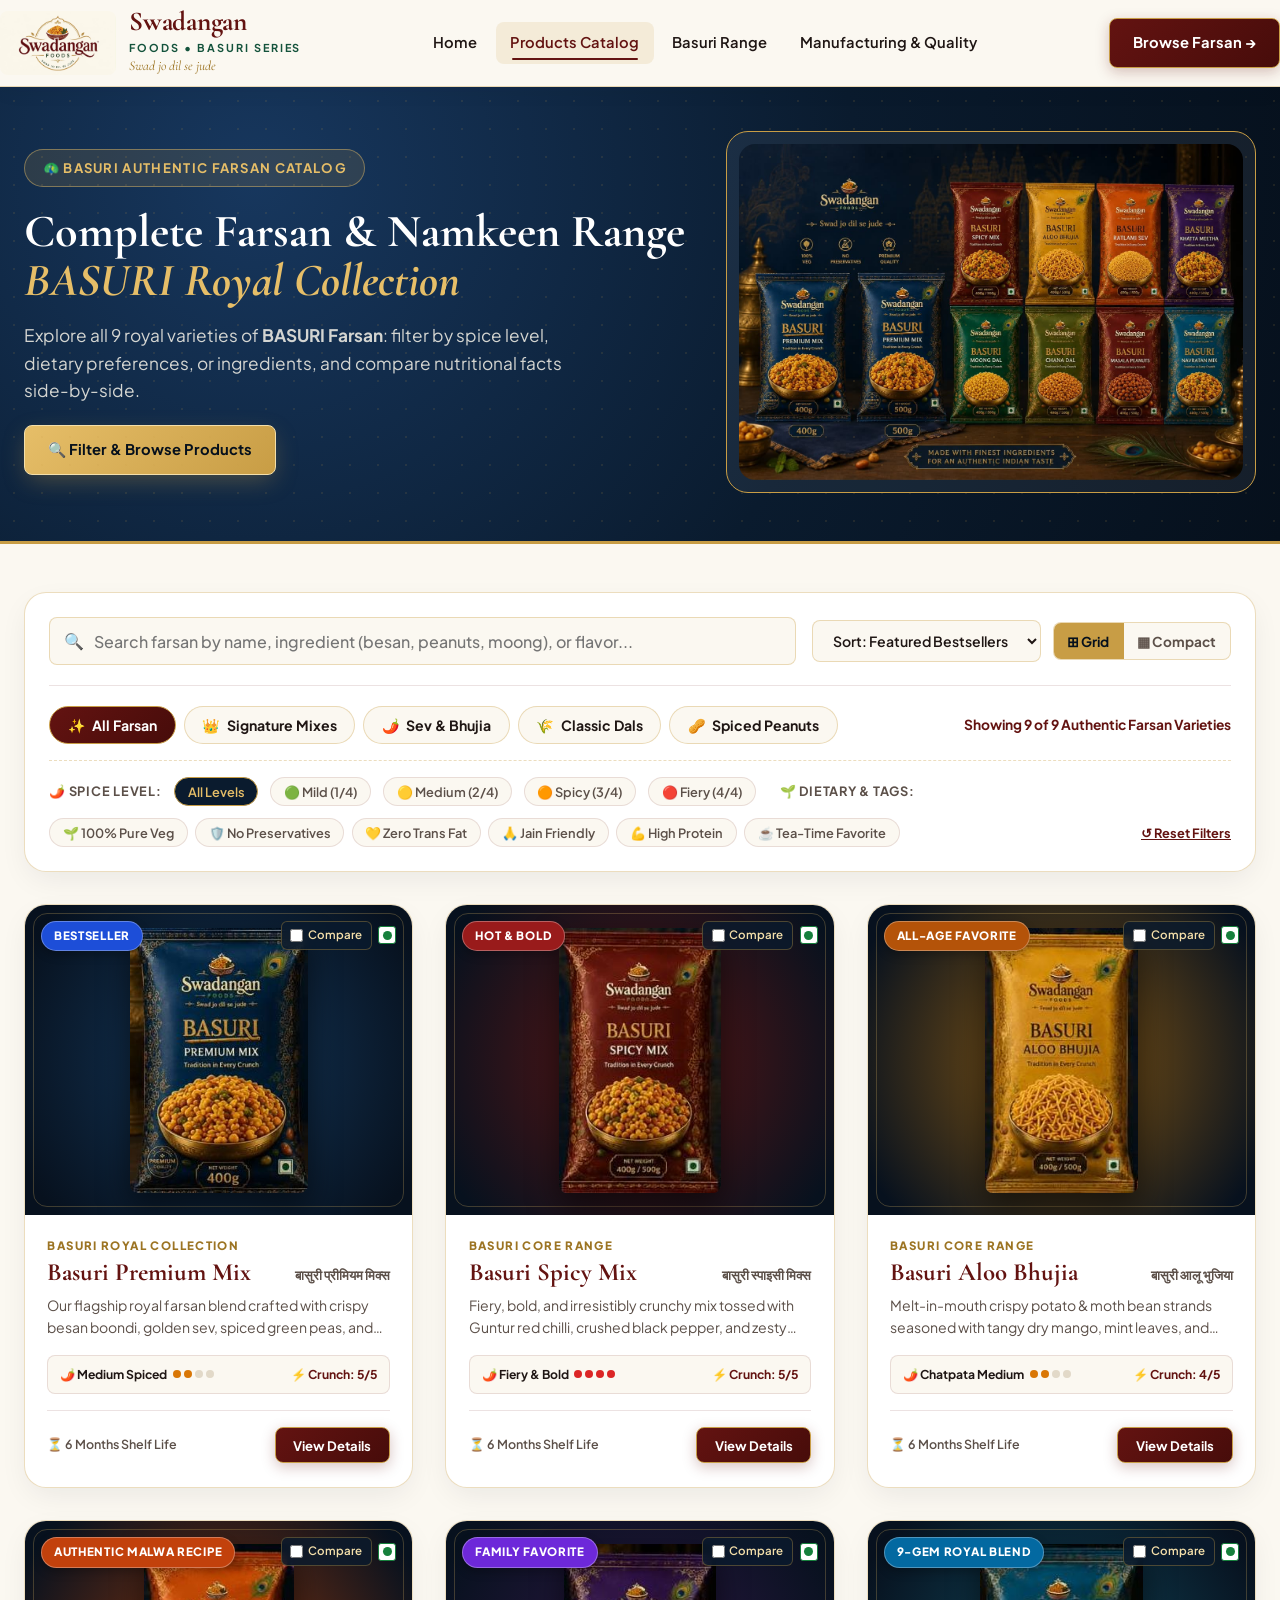
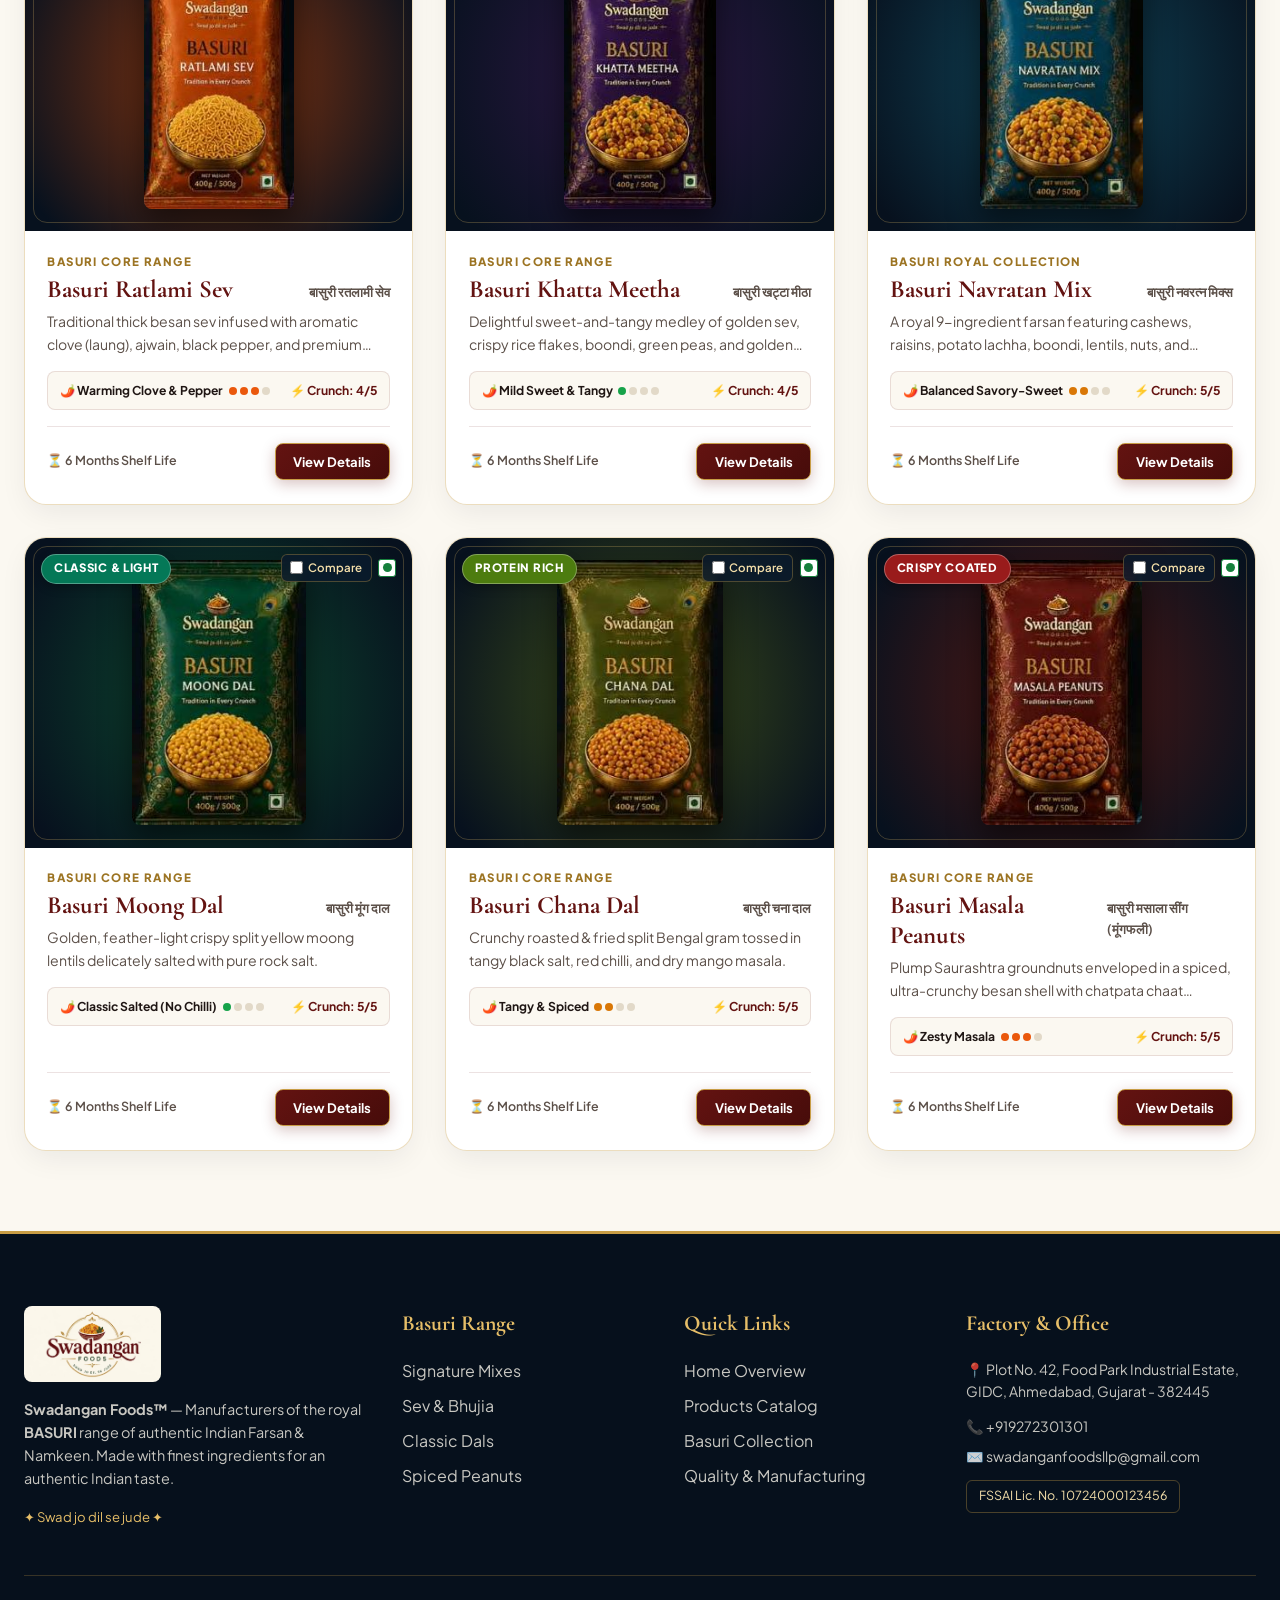
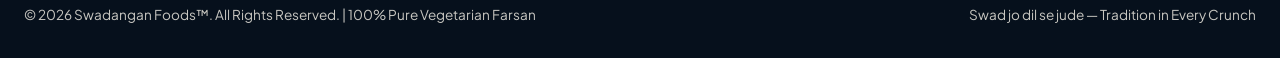
==== commit cb3bdd2f: "added new contact details" ====
--- a/products.html
+++ b/products.html
@@ -176,12 +176,12 @@
         <div>
           <h4 class="footer-heading">Factory & Office</h4>
           <p style="font-size:0.88rem; margin-bottom:0.75rem;">
-            📍 Plot No. 42, Food Park Industrial Estate, GIDC, Ahmedabad, Gujarat - 382445
+            📍 <span class="js-brand-address">Plot No. 42, Food Park Industrial Estate, GIDC, Ahmedabad, Gujarat - 382445</span>
           </p>
-          <p style="font-size:0.88rem; margin-bottom:0.5rem;">📞 <a href="tel:+917276365777">+91 72763 65777</a></p>
-          <p style="font-size:0.88rem; margin-bottom:0.75rem;">✉️ orders@swadanganfoods.com</p>
+          <p style="font-size:0.88rem; margin-bottom:0.5rem;">📞 <a href="tel:+919272301301" class="js-brand-phone">+919272301301</a></p>
+          <p style="font-size:0.88rem; margin-bottom:0.75rem;">✉️ <a href="mailto:swadanganfoodsllp@gmail.com" class="js-brand-email">swadanganfoodsllp@gmail.com</a></p>
           <div style="display:inline-block; padding:0.35rem 0.75rem; border:1px solid var(--border-gold); border-radius:6px; font-size:0.78rem; color:var(--gold-light);">
-            FSSAI Lic. No. 10724000123456
+            FSSAI Lic. No. <span class="js-brand-fssai">10724000123456</span>
           </div>
         </div>
       </div>
